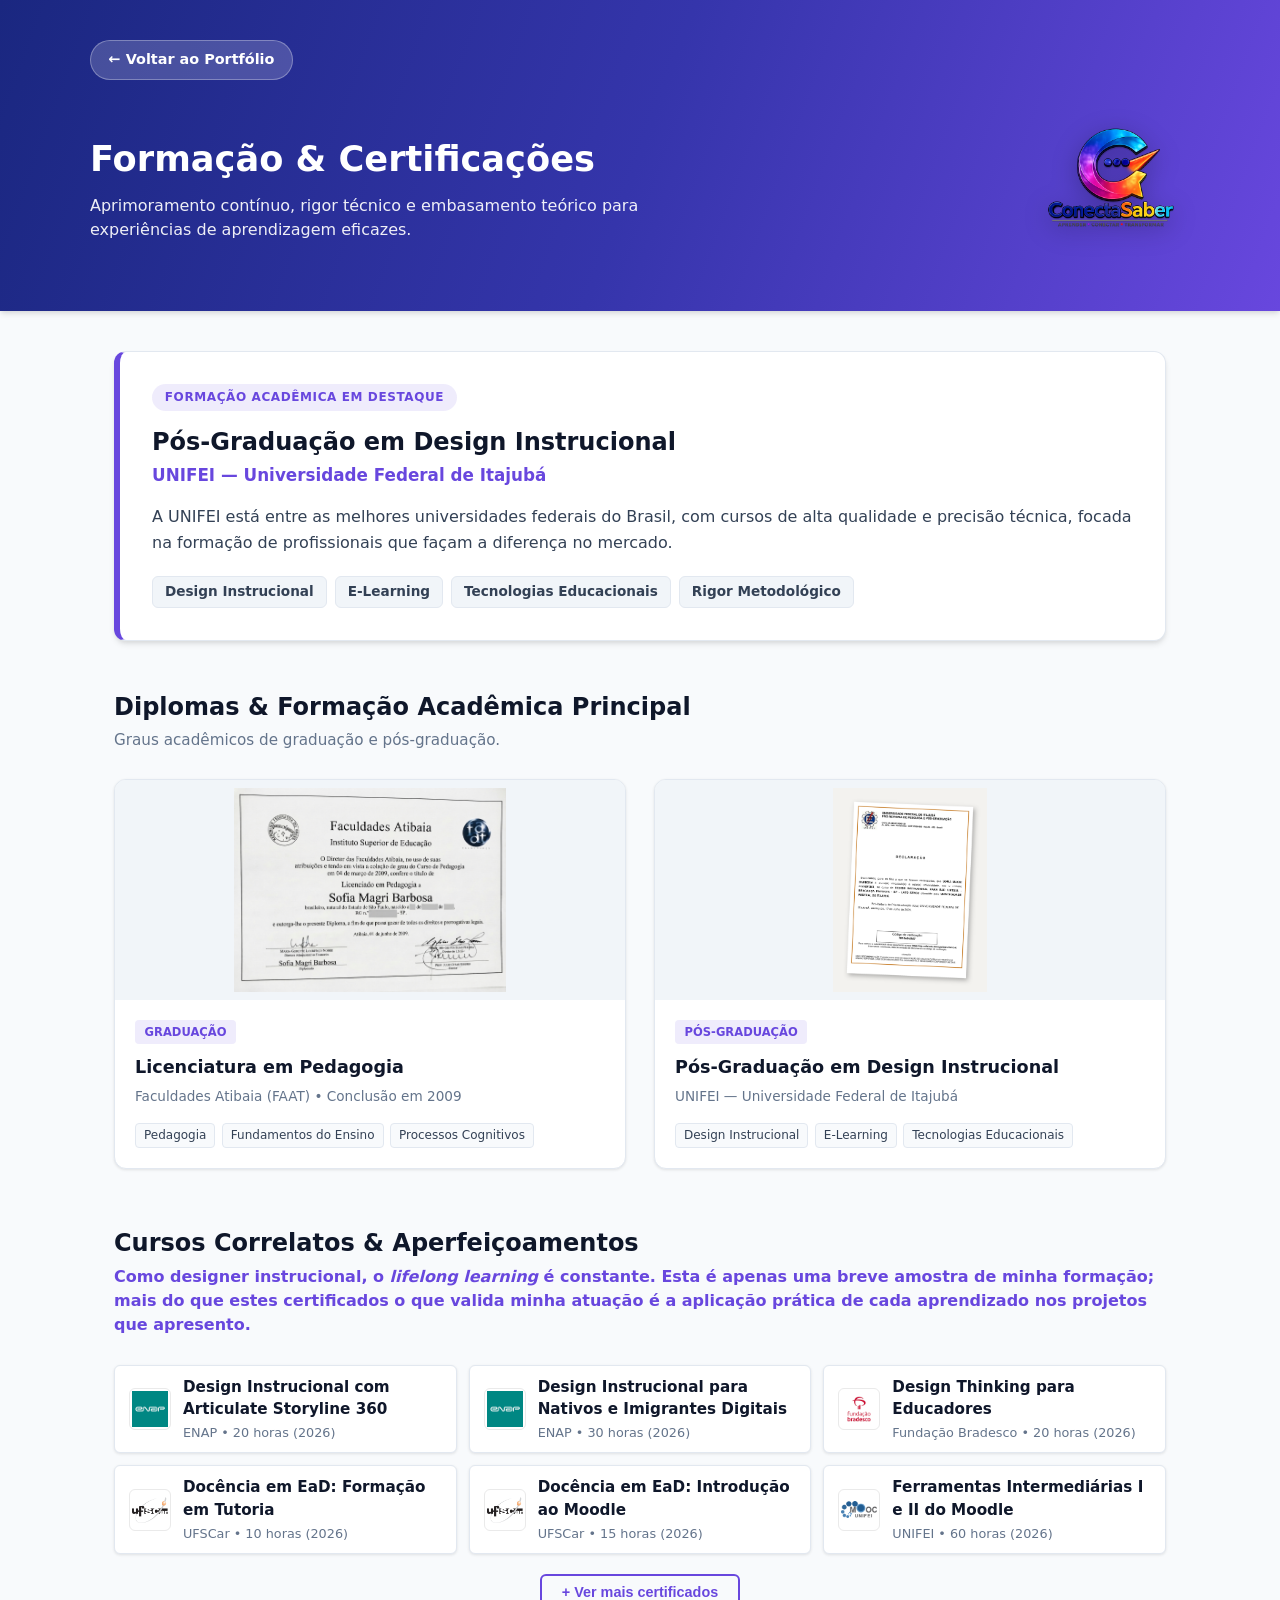
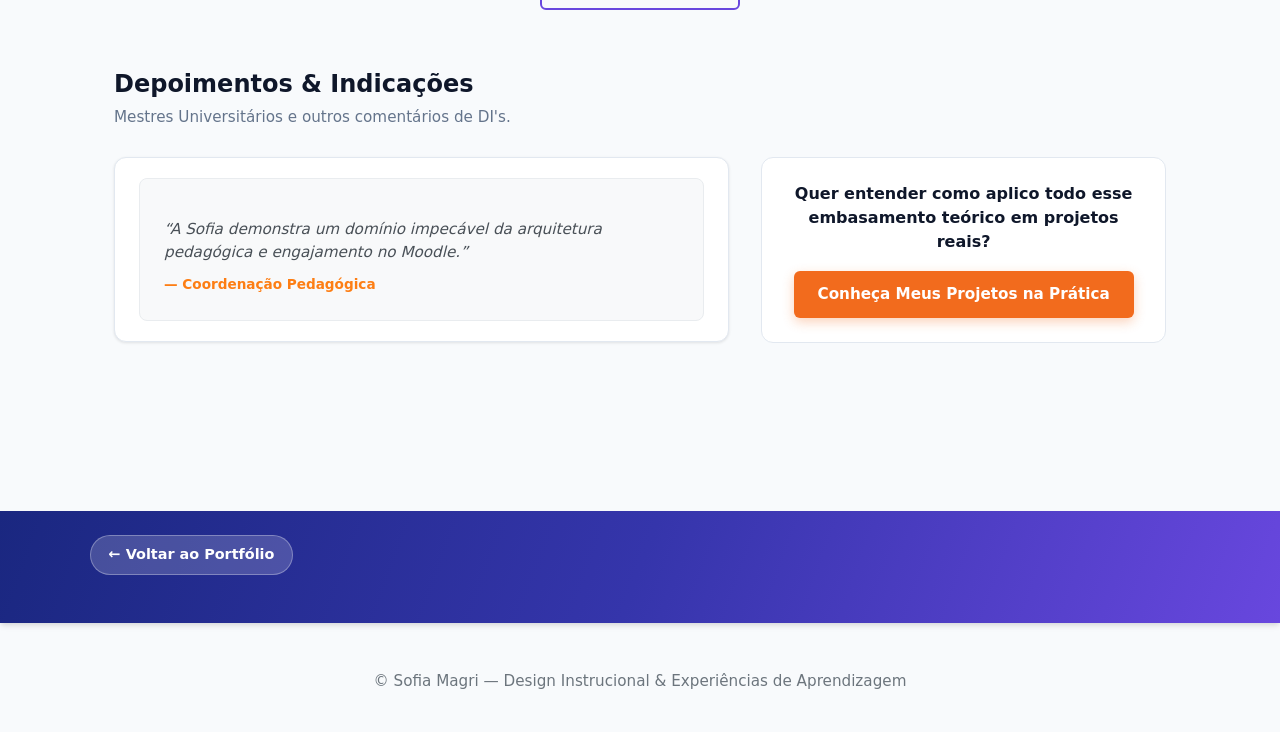
==== certificacao.html @ 4527cb28 "Add files via upload" ====
<!DOCTYPE html>
<html lang="pt-BR">
<head>
    <meta charset="UTF-8">
    <meta name="viewport" content="width=device-width, initial-scale=1.0">
    <title>Certificações & Formação | Sofia Magri</title>
    <link rel="stylesheet" href="certificacao.css">
    <link rel="icon" href="Imagens/html.ico.ico" type="image/x-icon">
    <style>
        /* Estilos específicos para a redução de rolagem e novos elementos */
        
        .secao-final-container {
            display: flex;
            align-items: flex-start;
            justify-content: space-between;
            gap: 2rem;
            margin-top: 1rem;
            width: 100%;
        }

        .secao-final-container .item-curso-complementar {
            flex: 0 0 calc(60% - 1rem);
            margin-bottom: 0;
            cursor: default;
        }

        .secao-final-container .cta-centralizado {
            flex: 0 0 calc(40% - 1rem);
            padding: 1.5rem;
            margin-top: 0;
            box-shadow: none;
        }

        /* Estilos para o Mini Carrossel de Depoimentos */
        .mini-carrossel-depoimentos {
            position: relative;
            background: #f8f9fa;
            border: 1px solid #e9ecef;
            border-radius: 8px;
            padding: 1.5rem;
            min-height: 140px;
            display: flex;
            flex-direction: column;
            justify-content: center;
        }

        .depoimento-slide {
            display: none;
            animation: fadeIn 0.5s ease-in-out;
        }

        .depoimento-slide.active {
            display: block;
        }

        .depoimento-slide p {
            font-size: 0.95rem;
            color: #495057;
            font-style: italic;
            margin-bottom: 0.5rem;
            line-height: 1.5;
        }

        .depoimento-slide span {
            font-size: 0.85rem;
            font-weight: bold;
            color: #fd7e14;
        }

        @keyframes fadeIn {
            from { opacity: 0; }
            to { opacity: 1; }
        }

        .footer-nav {
            background: linear-gradient(110deg, var(--cs-purple-hero-start) 0%, var(--cs-purple-hero-mid) 50%, var(--cs-purple-hero-end) 100%);
            padding: 1.5rem;
            box-shadow: var(--shadow-md);
            margin-top: 3rem;
        }

        .footer-nav-inner {
            max-width: 1100px;
            margin: 0 auto;
        }

        .rodape {
            text-align: center;
            padding: 2rem 1rem 1.5rem 1rem;
            color: #6c757d;
            font-size: 0.95rem;
            width: 100%;
        }

        /* AJUSTES PARA LISTA COMPACTA DE CORRELATOS COM LOGOS */
        .grid-certificados-compacto {
            display: grid;
            grid-template-columns: repeat(auto-fill, minmax(320px, 1fr));
            gap: 12px;
        }

        .card-certificado-compacto {
            display: flex;
            align-items: center;
            background: var(--bg-card);
            border: 1px solid var(--border-color);
            border-radius: var(--radius-sm);
            padding: 10px 14px;
            box-shadow: var(--shadow-sm);
            transition: var(--transition);
        }

        .card-certificado-compacto:hover {
            border-color: var(--cs-purple);
            box-shadow: var(--shadow-md);
        }

        /* Container ajustado para receber as imagens das logos proporcionalmente */
        .selo-instituicao {
            width: 42px;
            height: 42px;
            min-width: 42px;
            min-height: 42px;
            background-color: #ffffff;
            display: flex;
            align-items: center;
            justify-content: center;
            border-radius: 6px;
            margin-right: 12px;
            flex-shrink: 0;
            overflow: hidden;
            border: 1px solid #eaeaea;
        }

        .selo-instituicao img {
            width: 100%;
            height: 100%;
            object-fit: contain;
            padding: 2px;
        }

        .info-compacta h3 {
            font-size: 0.95rem;
            color: #0f172a;
            margin: 0 0 2px 0;
        }

        .info-compacta p {
            font-size: 0.8rem;
            color: var(--text-muted);
            margin: 0;
        }

        /* Classe utilitária para ocultar itens além do limite inicial */
        .card-certificado-compacto.oculto {
            display: none;
        }

        /* Botão Ver Mais */
        .btn-expandir {
            display: block;
            margin: 20px auto 0 auto;
            background-color: transparent;
            color: var(--cs-purple);
            border: 2px solid var(--cs-purple);
            padding: 8px 20px;
            font-weight: bold;
            border-radius: var(--radius-sm);
            cursor: pointer;
            transition: var(--transition);
            font-size: 0.9rem;
        }

        .btn-expandir:hover {
            background-color: var(--cs-purple);
            color: #ffffff;
        }

        @media (max-width: 850px) {
            .secao-final-container {
                flex-direction: column;
                align-items: center;
            }
            .secao-final-container .item-curso-complementar,
            .secao-final-container .cta-centralizado {
                flex: 0 0 100%;
            }
            .secao-final-container .item-curso-complementar {
                margin-bottom: 1.5rem;
            }
        }
    </style>
</head>
<body>

    <header class="header-projeto">
        <div class="header-inner">
            <div class="nav-topo">
                <a href="index.html">← Voltar ao Portfólio</a>
            </div>
            <div class="header-conteudo">
                <div class="texto-hero">
                    <h1>Formação & Certificações</h1>
                    <p>Aprimoramento contínuo, rigor técnico e embasamento teórico para experiências de aprendizagem eficazes.</p>
                </div>
                <div class="logo-hero">
                    <img src="Imagens/ChatGPT Image 27_07_2026, 09_59_44.png" alt="Logo ConectaSaber">
                </div>
            </div>
        </div>
    </header>

    <main class="container-principal">

        <section class="card-academico-destaque">
            <div class="badge-destaque">FORMAÇÃO ACADÊMICA EM DESTAQUE</div>
            <h2>Pós-Graduação em Design Instrucional</h2>
            <p class="instituicao">UNIFEI — Universidade Federal de Itajubá</p>
            <p class="descricao-pos">
                A UNIFEI está entre as melhores universidades federais do Brasil, com cursos de alta qualidade e precisão técnica, focada na formação de profissionais que façam a diferença no mercado.
            </p>
            <div class="tags-academico">
                <span>Design Instrucional</span>
                <span>E-Learning</span>
                <span>Tecnologias Educacionais</span>
                <span>Rigor Metodológico</span>
            </div>
        </section>

        <section class="secao-bloco">
            <div class="titulo-secao">
                <h2>Diplomas & Formação Acadêmica Principal</h2>
                <p>Graus acadêmicos de graduação e pós-graduação.</p>
            </div>

            <div class="grid-certificados grid-duplo">
                <div class="card-certificado">
                    <div class="capa-certificado" onclick="abrirModal('Imagens/Certificado_semdados.jfif', 'Licenciatura em Pedagogia')">
                        <img src="Imagens/Certificado_semdados.jfif" alt="Licenciatura em Pedagogia" class="retrato">
                        <div class="overlay-zoom">🔍 Clique para ampliar</div>
                    </div>
                    <div class="conteudo-certificado">
                        <span class="badge-categoria">Graduação</span>
                        <h3>Licenciatura em Pedagogia</h3>
                        <p class="info-emissor">Faculdades Atibaia (FAAT) • Conclusão em 2009</p>
                        <div class="tags-skills">
                            <span>Pedagogia</span>
                            <span>Fundamentos do Ensino</span>
                            <span>Processos Cognitivos</span>
                        </div>
                    </div>
                </div>

                <div class="card-certificado">
                    <div class="capa-certificado" onclick="abrirModal('Imagens/declaracao_unifei_destaque.png', 'Pós-Graduação em Design Instrucional - UNIFEI')">
                        <img src="Imagens/declaracao_unifei_destaque.png" alt="Pós-Graduação em Design Instrucional - UNIFEI" class="retrato">
                        <div class="overlay-zoom">🔍 Clique para ampliar</div>
                    </div>
                    <div class="conteudo-certificado">
                        <span class="badge-categoria">Pós-Graduação</span>
                        <h3>Pós-Graduação em Design Instrucional</h3>
                        <p class="info-emissor">UNIFEI — Universidade Federal de Itajubá</p>
                        <div class="tags-skills">
                            <span>Design Instrucional</span>
                            <span>E-Learning</span>
                            <span>Tecnologias Educacionais</span>
                        </div>
                    </div>
                </div>
            </div>
        </section>

        <section class="secao-bloco">
            <div class="titulo-secao">
                <h2>Cursos Correlatos & Aperfeiçoamentos</h2>
                <p class="subtitulo-destaque">Como designer instrucional, o <i>lifelong learning</i> é constante. Esta é apenas uma breve amostra de minha formação; mais do que estes certificados o que valida minha atuação é a aplicação prática de cada aprendizado nos projetos que apresento.</p>
            </div>

            <div class="grid-certificados-compacto" id="listaCorrelatos">
                
                <div class="card-certificado-compacto">
                    <div class="selo-instituicao">
                        <img src="Imagens/enap_logo.jpg" alt="ENAP">
                    </div>
                    <div class="info-compacta">
                        <h3>Design Instrucional com Articulate Storyline 360</h3>
                        <p>ENAP • 20 horas (2026)</p>
                    </div>
                </div>

                <div class="card-certificado-compacto">
                    <div class="selo-instituicao">
                        <img src="Imagens/enap_logo.jpg" alt="ENAP">
                    </div>
                    <div class="info-compacta">
                        <h3>Design Instrucional para Nativos e Imigrantes Digitais</h3>
                        <p>ENAP • 30 horas (2026)</p>
                    </div>
                </div>

                <div class="card-certificado-compacto">
                    <div class="selo-instituicao">
                        <img src="Imagens/logo_bradesco.jpg" alt="Fundação Bradesco">
                    </div>
                    <div class="info-compacta">
                        <h3>Design Thinking para Educadores</h3>
                        <p>Fundação Bradesco • 20 horas (2026)</p>
                    </div>
                </div>

                <div class="card-certificado-compacto">
                    <div class="selo-instituicao">
                        <img src="Imagens/logo_Ufscar.jpg" alt="UFSCar">
                    </div>
                    <div class="info-compacta">
                        <h3>Docência em EaD: Formação em Tutoria</h3>
                        <p>UFSCar • 10 horas (2026)</p>
                    </div>
                </div>

                <div class="card-certificado-compacto">
                    <div class="selo-instituicao">
                        <img src="Imagens/logo_Ufscar.jpg" alt="UFSCar">
                    </div>
                    <div class="info-compacta">
                        <h3>Docência em EaD: Introdução ao Moodle</h3>
                        <p>UFSCar • 15 horas (2026)</p>
                    </div>
                </div>

                <div class="card-certificado-compacto">
                    <div class="selo-instituicao">
                        <img src="Imagens/logo_mooc.png" alt="UNIFEI">
                    </div>
                    <div class="info-compacta">
                        <h3>Ferramentas Intermediárias I e II do Moodle </h3>
                        <p>UNIFEI • 60 horas (2026)</p>
                    </div>
                </div>

                <div class="card-certificado-compacto oculto">
                    <div class="selo-instituicao">
                        <img src="Imagens/logo_bradesco.jpg" alt="Fundação Bradesco">
                    </div>
                    <div class="info-compacta">
                        <h3>Fluência em Inteligência Artificial</h3>
                        <p>Fundação Bradesco • 4 horas (2026)</p>
                    </div>
                </div>

                <div class="card-certificado-compacto oculto">
                    <div class="selo-instituicao">
                        <img src="Imagens/IFES.png" alt="IFES">
                    </div>
                    <div class="info-compacta">
                        <h3>Gamificação no Moodle</h3>
                        <p>IFES • 50 horas</p>
                    </div>
                </div>

                <div class="card-certificado-compacto oculto">
                    <div class="selo-instituicao">
                        <img src="Imagens/faetec_logo.jfif" alt="FAETEC">
                    </div>
                    <div class="info-compacta">
                        <h3>Inteligência Artificial Aplicada</h3>
                        <p>FAETEC • 180 horas</p>
                    </div>
                </div>

                <div class="card-certificado-compacto oculto">
                    <div class="selo-instituicao">
                        <img src="Imagens/faveni.jfif" alt="FAVENI">
                    </div>
                    <div class="info-compacta">
                        <h3>TDCIs no Ensino Superior</h3>
                        <p>FAVENI • 80 horas</p>
                    </div>
                </div>

                <div class="card-certificado-compacto oculto">
                    <div class="selo-instituicao">
                        <img src="Imagens/IFES.png" alt="IFES">
                    </div>
                    <div class="info-compacta">
                        <h3>Uso Educacional do Canva</h3>
                        <p>IFES • 6 horas</p>
                    </div>
                </div>

            </div>

            <button id="btnVerMais" class="btn-expandir">+ Ver mais certificados</button>
        </section>

        <section class="secao-outros-cursos secao-bloco">
            <div class="titulo-secao">
                <h2>Depoimentos & Indicações</h2>
                <p>Mestres Universitários e outros comentários de DI's.</p>
            </div>

            <div class="secao-final-container">
                <div class="item-curso-complementar">
                    <div class="mini-carrossel-depoimentos" id="miniCarrosselDepoimentos">
                        <div class="depoimento-slide active">
                            <p>“A Sofia demonstra um domínio impecável da arquitetura pedagógica e engajamento no Moodle.”</p>
                            <span>— Coordenação Pedagógica</span>
                        </div>
                        <div class="depoimento-slide">
                            <p>“O curso superou nossas expectativas de retenção e usabilidade para o público jovem.”</p>
                            <span>— Gestão de Projetos Educacionais</span>
                        </div>
                        <div class="depoimento-slide">
                            <p>“Rigidez técnica unida a uma didática super humanizada e fluida.”</p>
                            <span>— Tutor de E-Learning</span>
                        </div>
                    </div>
                </div>

                <section class="cta-centralizado">
                    <p>Quer entender como aplico todo esse embasamento teórico em projetos reais?</p>
                    <a href="projetos.html" class="btn-download">Conheça Meus Projetos na Prática</a>
                </section>
            </div>
        </section>

    </main>

    <div class="footer-nav">
        <div class="footer-nav-inner">
            <div class="nav-topo">
                <a href="index.html">← Voltar ao Portfólio</a>
            </div>
        </div>
    </div>

    <footer class="rodape">
        <p>© Sofia Magri — Design Instrucional & Experiências de Aprendizagem</p>
    </footer>

    <div id="modalZoom" class="modal">
        <span class="close-modal" onclick="fecharModal()">&times;</span>
        <img class="modal-content" id="imgModal" alt="Certificado Ampliado">
        <div id="caption"></div>
    </div>

    <script>
        function abrirModal(src, alt) {
            const modal = document.getElementById('modalZoom');
            const imgModal = document.getElementById('imgModal');
            const caption = document.getElementById('caption');
            
            modal.style.display = "flex";
            imgModal.src = src;
            caption.innerText = alt;
        }

        function fecharModal() {
            document.getElementById('modalZoom').style.display = "none";
        }

        window.onclick = function(event) {
            const modal = document.getElementById('modalZoom');
            if (event.target === modal) {
                modal.style.display = "none";
            }
        }

        // Lógica para Expandir os Certificados Correlatos
        document.getElementById('btnVerMais').addEventListener('click', function() {
            const cardsOcultos = document.querySelectorAll('.card-certificado-compacto.oculto');
            
            cardsOcultos.forEach(card => {
                card.classList.remove('oculto');
            });

            this.style.display = 'none';
        });

        // Lógica do Mini Carrossel de Depoimentos
        let currentDepoimento = 0;
        const slides = document.querySelectorAll('.depoimento-slide');

        function proximoDepoimento() {
            slides[currentDepoimento].classList.remove('active');
            currentDepoimento = (currentDepoimento + 1) % slides.length;
            slides[currentDepoimento].classList.add('active');
        }

        setInterval(proximoDepoimento, 4500);
    </script>
</body>
</html>
---- certificacao.css ----
/* ==========================================================================
   1. DEFINIÇÃO DAS VARIÁVEIS DA MARCA & BASE
   ========================================================================== */
:root {
    --cs-purple: #6847de;
    --cs-purple-hero-start: #1a2780;
    --cs-purple-hero-mid: #3535ab;
    --cs-purple-hero-end: #6847de;
    --cs-orange: #f26b1d;
    --bg-card: #ffffff;
    --border-color: #e2e8f0;
    --text-main: #334155;
    --text-muted: #64748b;
    --font-heading: 'Segoe UI', system-ui, -apple-system, sans-serif;
    --shadow-sm: 0 1px 3px rgba(0, 0, 0, 0.1);
    --shadow-md: 0 4px 6px -1px rgba(0, 0, 0, 0.1), 0 2px 4px -1px rgba(0, 0, 0, 0.06);
    --shadow-hover: 0 10px 15px -3px rgba(0, 0, 0, 0.1);
    --radius-sm: 6px;
    --radius-md: 12px;
    --radius-pill: 9999px;
    --transition: all 0.25s ease;
}

* {
    box-sizing: border-box;
}

body {
    margin: 0;
    padding: 0;
    font-family: var(--font-heading);
    background-color: #f8fafc;
    color: var(--text-main);
    line-height: 1.5;
}

/* ==========================================================================
   2. HEADER / HERO DA PÁGINA
   ========================================================================== */
.header-projeto {
    background: linear-gradient(110deg, var(--cs-purple-hero-start) 0%, var(--cs-purple-hero-mid) 50%, var(--cs-purple-hero-end) 100%);
    color: #ffffff;
    padding: 2.5rem 1.5rem;
    box-shadow: var(--shadow-md);
    margin-bottom: 2.5rem;
}

.header-inner {
    max-width: 1100px;
    margin: 0 auto;
}

.nav-topo a {
    display: inline-flex;
    align-items: center;
    color: #ffffff;
    background-color: rgba(255, 255, 255, 0.18);
    padding: 0.5rem 1.1rem;
    border-radius: var(--radius-pill);
    text-decoration: none;
    font-weight: 600;
    font-size: 0.9rem;
    transition: var(--transition);
    margin-bottom: 1.5rem;
    border: 1px solid rgba(255, 255, 255, 0.3);
}

.nav-topo a:hover {
    background-color: var(--cs-orange);
    border-color: var(--cs-orange);
    transform: translateX(-4px);
}

.header-conteudo {
    display: flex;
    align-items: center;
    justify-content: space-between;
    gap: 2rem;
}

.texto-hero h1 {
    font-size: 2.2rem;
    font-weight: 700;
    margin: 0;
}

.texto-hero p {
    margin-top: 0.5rem;
    margin-bottom: 0;
    opacity: 0.92;
    max-width: 650px;
}

.logo-hero img {
    max-height: 160px;
    width: auto;
    object-fit: contain;
    filter: drop-shadow(0 6px 12px rgba(0, 0, 0, 0.25));
    transition: transform 0.3s ease;
}

.logo-hero img:hover {
    transform: scale(1.03);
}

/* ==========================================================================
   3. CONTAINER PRINCIPAL E ESTRUTURA DAS SEÇÕES
   ========================================================================== */
.container-principal {
    max-width: 1100px;
    margin: 0 auto;
    padding: 0 1.5rem 4rem;
}

.secao-bloco {
    margin-bottom: 3.5rem;
}

.titulo-secao {
    margin-bottom: 1.75rem;
}

.titulo-secao h2 {
    font-size: 1.5rem;
    color: #0f172a;
    margin-bottom: 0.25rem;
}

.titulo-secao p {
    color: var(--text-muted);
    font-size: 0.95rem;
    margin: 0;
}

.subtitulo-destaque {
    color: var(--cs-purple) !important;
    font-weight: 600;
    font-size: 1rem !important;
}

/* ==========================================================================
   4. CARD DE DESTAQUE (UNIFEI DESTAQUE)
   ========================================================================== */
.card-academico-destaque {
    background: var(--bg-card);
    border: 1px solid var(--border-color);
    border-left: 6px solid var(--cs-purple);
    border-radius: var(--radius-md);
    padding: 2rem;
    margin-bottom: 3rem;
    box-shadow: var(--shadow-md);
}

.badge-destaque {
    display: inline-block;
    font-size: 0.75rem;
    font-weight: 700;
    color: var(--cs-purple);
    background: rgba(104, 71, 222, 0.1);
    padding: 0.3rem 0.8rem;
    border-radius: var(--radius-pill);
    margin-bottom: 0.8rem;
    letter-spacing: 0.05em;
}

.card-academico-destaque h2 {
    margin: 0 0 0.2rem 0;
    color: #0f172a;
    font-size: 1.5rem;
}

.card-academico-destaque .instituicao {
    font-weight: 600;
    color: var(--cs-purple);
    margin-top: 0;
    margin-bottom: 1rem;
    font-size: 1.05rem;
}

.card-academico-destaque .descricao-pos {
    line-height: 1.6;
    color: var(--text-main);
    margin-bottom: 1.25rem;
}

.tags-academico {
    display: flex;
    flex-wrap: wrap;
    gap: 0.5rem;
}

.tags-academico span {
    background: #f1f5f9;
    color: var(--text-main);
    padding: 0.3rem 0.75rem;
    border-radius: var(--radius-sm);
    font-size: 0.85rem;
    font-weight: 600;
    border: 1px solid var(--border-color);
}

/* ==========================================================================
   5. GRIDS DE CERTIFICADOS & ESTILOS GERAIS DE CARD
   ========================================================================== */
.grid-certificados {
    display: grid;
    grid-template-columns: repeat(auto-fill, minmax(320px, 1fr));
    gap: 1.75rem;
}

.grid-duplo {
    grid-template-columns: repeat(2, 1fr);
}

.card-certificado {
    background: var(--bg-card);
    border: 1px solid var(--border-color);
    border-radius: var(--radius-md);
    overflow: hidden;
    box-shadow: var(--shadow-sm);
    transition: var(--transition);
    display: flex;
    flex-direction: column;
}

.card-certificado:hover {
    box-shadow: var(--shadow-hover);
    border-color: var(--cs-purple);
    transform: translateY(-4px);
}

.capa-certificado {
    position: relative;
    height: 220px;
    overflow: hidden;
    cursor: pointer;
    background: #f1f5f9;
    display: flex;
    align-items: center;
    justify-content: center;
}

.capa-certificado img {
    width: 100%;
    height: 100%;
    object-fit: cover;
    transition: var(--transition);
}

.capa-certificado img.retrato {
    object-fit: contain !important;
    padding: 8px;
}

.capa-certificado:hover img {
    transform: scale(1.05);
}

.overlay-zoom {
    position: absolute;
    top: 0;
    left: 0;
    width: 100%;
    height: 100%;
    background: rgba(15, 23, 42, 0.6);
    color: #ffffff;
    display: flex;
    align-items: center;
    justify-content: center;
    font-weight: 600;
    font-size: 0.9rem;
    opacity: 0;
    transition: var(--transition);
    z-index: 2;
}

.capa-certificado:hover .overlay-zoom {
    opacity: 1;
}

.conteudo-certificado {
    padding: 1.25rem;
    display: flex;
    flex-direction: column;
    flex-grow: 1;
}

.badge-categoria {
    display: inline-block;
    align-self: flex-start;
    font-size: 0.72rem;
    font-weight: 700;
    color: var(--cs-purple);
    background: rgba(104, 71, 222, 0.1);
    padding: 0.2rem 0.6rem;
    border-radius: 4px;
    text-transform: uppercase;
    margin-bottom: 0.6rem;
}

.conteudo-certificado h3 {
    font-size: 1.1rem;
    margin: 0 0 0.4rem 0;
    color: #0f172a;
}

.info-emissor {
    font-size: 0.85rem;
    color: var(--text-muted);
    margin-top: 0;
    margin-bottom: 1rem;
}

.tags-skills {
    display: flex;
    flex-wrap: wrap;
    gap: 0.4rem;
    margin-top: auto;
}

.tags-skills span {
    font-size: 0.75rem;
    background: #f8fafc;
    border: 1px solid var(--border-color);
    padding: 0.15rem 0.5rem;
    border-radius: 4px;
    color: var(--text-main);
}

/* ==========================================================================
   6. LISTA DE CURSOS COMPLEMENTARES & CORRELATOS (COM LOGOS)
   ========================================================================== */
.grid-certificados-compacto {
    display: grid;
    grid-template-columns: repeat(auto-fill, minmax(320px, 1fr));
    gap: 12px;
}

.card-certificado-compacto {
    display: flex;
    align-items: center;
    background: var(--bg-card);
    border: 1px solid var(--border-color);
    border-radius: var(--radius-sm);
    padding: 10px 14px;
    box-shadow: var(--shadow-sm);
    transition: var(--transition);
}

.card-certificado-compacto:hover {
    border-color: var(--cs-purple);
    box-shadow: var(--shadow-md);
}

/* Container ajustado para exibir as imagens das logos de forma limpa e proporcional */
.selo-instituicao {
    width: 42px;
    height: 42px;
    min-width: 42px;
    min-height: 42px;
    background-color: #ffffff;
    display: flex;
    align-items: center;
    justify-content: center;
    border-radius: 6px;
    margin-right: 12px;
    flex-shrink: 0;
    overflow: hidden;
    border: 1px solid #eaeaea;
}

.selo-instituicao img {
    width: 100%;
    height: 100%;
    object-fit: contain;
    padding: 2px;
}

.info-compacta h3 {
    font-size: 0.95rem;
    color: #0f172a;
    margin: 0 0 2px 0;
}

.info-compacta p {
    font-size: 0.8rem;
    color: var(--text-muted);
    margin: 0;
}

.card-certificado-compacto.oculto {
    display: none;
}

.btn-expandir {
    display: block;
    margin: 20px auto 0 auto;
    background-color: transparent;
    color: var(--cs-purple);
    border: 2px solid var(--cs-purple);
    padding: 8px 20px;
    font-weight: bold;
    border-radius: var(--radius-sm);
    cursor: pointer;
    transition: var(--transition);
    font-size: 0.9rem;
}

.btn-expandir:hover {
    background-color: var(--cs-purple);
    color: #ffffff;
}

/* ==========================================================================
   7. LISTA DE CURSOS COMPLEMENTARES & CONTAINER FINAL (LADO A LADO)
   ========================================================================== */
.secao-final-container {
    display: flex;
    align-items: flex-start;
    justify-content: space-between;
    gap: 2rem;
    margin-top: 1rem;
    width: 100%;
}

.secao-final-container .item-curso-complementar {
    flex: 0 0 calc(60% - 1rem);
    margin-bottom: 0;
    cursor: default;
}

.secao-final-container .cta-centralizado {
    flex: 0 0 calc(40% - 1rem);
    padding: 1.5rem;
    margin-top: 0;
    box-shadow: var(--shadow-sm);
}

.item-curso-complementar {
    background: var(--bg-card);
    border: 1px solid var(--border-color);
    border-radius: var(--radius-md);
    padding: 1.25rem 1.5rem;
    display: flex;
    align-items: center;
    gap: 1.25rem;
    box-shadow: var(--shadow-sm);
    transition: var(--transition);
}

.item-curso-complementar:hover {
    border-color: var(--cs-purple);
    box-shadow: var(--shadow-md);
}

/* ==========================================================================
   8. CALL TO ACTION (CTA FINAL)
   ========================================================================== */
.cta-centralizado {
    background: var(--bg-card);
    border: 1px solid var(--border-color);
    padding: 2rem;
    border-radius: var(--radius-md);
    text-align: center;
    box-shadow: var(--shadow-md);
    transition: var(--transition);
}

.cta-centralizado:hover {
    border-color: var(--cs-purple);
    box-shadow: var(--shadow-hover);
}

.cta-centralizado p {
    font-size: 1rem;
    font-weight: 600;
    color: #0f172a;
    margin-top: 0;
    margin-bottom: 1.1rem;
}

.btn-download {
    display: inline-block;
    background-color: var(--cs-orange);
    color: #ffffff !important;
    font-weight: 700;
    text-decoration: none;
    padding: 0.75rem 1.5rem;
    border-radius: var(--radius-sm);
    font-size: 0.95rem;
    transition: var(--transition);
    box-shadow: 0 4px 12px rgba(242, 107, 29, 0.3);
}

.btn-download:hover {
    background-color: #d9580d;
    transform: translateY(-2px);
    box-shadow: 0 6px 18px rgba(242, 107, 29, 0.45);
}

/* ==========================================================================
   9. MODAL DE ZOOM
   ========================================================================== */
.modal {
    display: none;
    position: fixed;
    z-index: 2000;
    left: 0;
    top: 0;
    width: 100%;
    height: 100%;
    background-color: rgba(15, 23, 42, 0.92);
    backdrop-filter: blur(6px);
    align-items: center;
    justify-content: center;
    flex-direction: column;
    padding: 2rem;
}

.modal-content {
    max-width: 90%;
    max-height: 80vh;
    border-radius: var(--radius-md);
    box-shadow: 0 10px 30px rgba(0, 0, 0, 0.5);
    object-fit: contain;
}

#caption {
    margin-top: 1rem;
    color: #ffffff;
    font-size: 0.95rem;
    text-align: center;
}

.close-modal {
    position: absolute;
    top: 1.25rem;
    right: 2rem;
    color: #ffffff;
    font-size: 3rem;
    font-weight: 300;
    cursor: pointer;
    line-height: 1;
    transition: var(--transition);
}

.close-modal:hover {
    color: var(--cs-orange);
    transform: scale(1.15);
}

/* ==========================================================================
   10. RESPONSIVIDADE
   ========================================================================== */
@media (max-width: 850px) {
    .grid-duplo {
        grid-template-columns: 1fr;
    }

    .secao-final-container {
        flex-direction: column;
        align-items: center;
    }

    .secao-final-container .item-curso-complementar,
    .secao-final-container .cta-centralizado {
        flex: 0 0 100%;
        width: 100%;
    }

    .secao-final-container .item-curso-complementar {
        margin-bottom: 1.5rem;
    }
}

@media (max-width: 768px) {
    .header-conteudo {
        flex-direction: column;
        align-items: flex-start;
    }

    .logo-hero img {
        max-height: 120px;
    }

    .grid-certificados {
        grid-template-columns: 1fr;
    }

    .texto-hero h1 {
        font-size: 1.7rem;
    }
}

@media (max-width: 600px) {
    .item-curso-complementar {
        flex-direction: column;
        align-items: flex-start;
        gap: 0.75rem;
    }
}
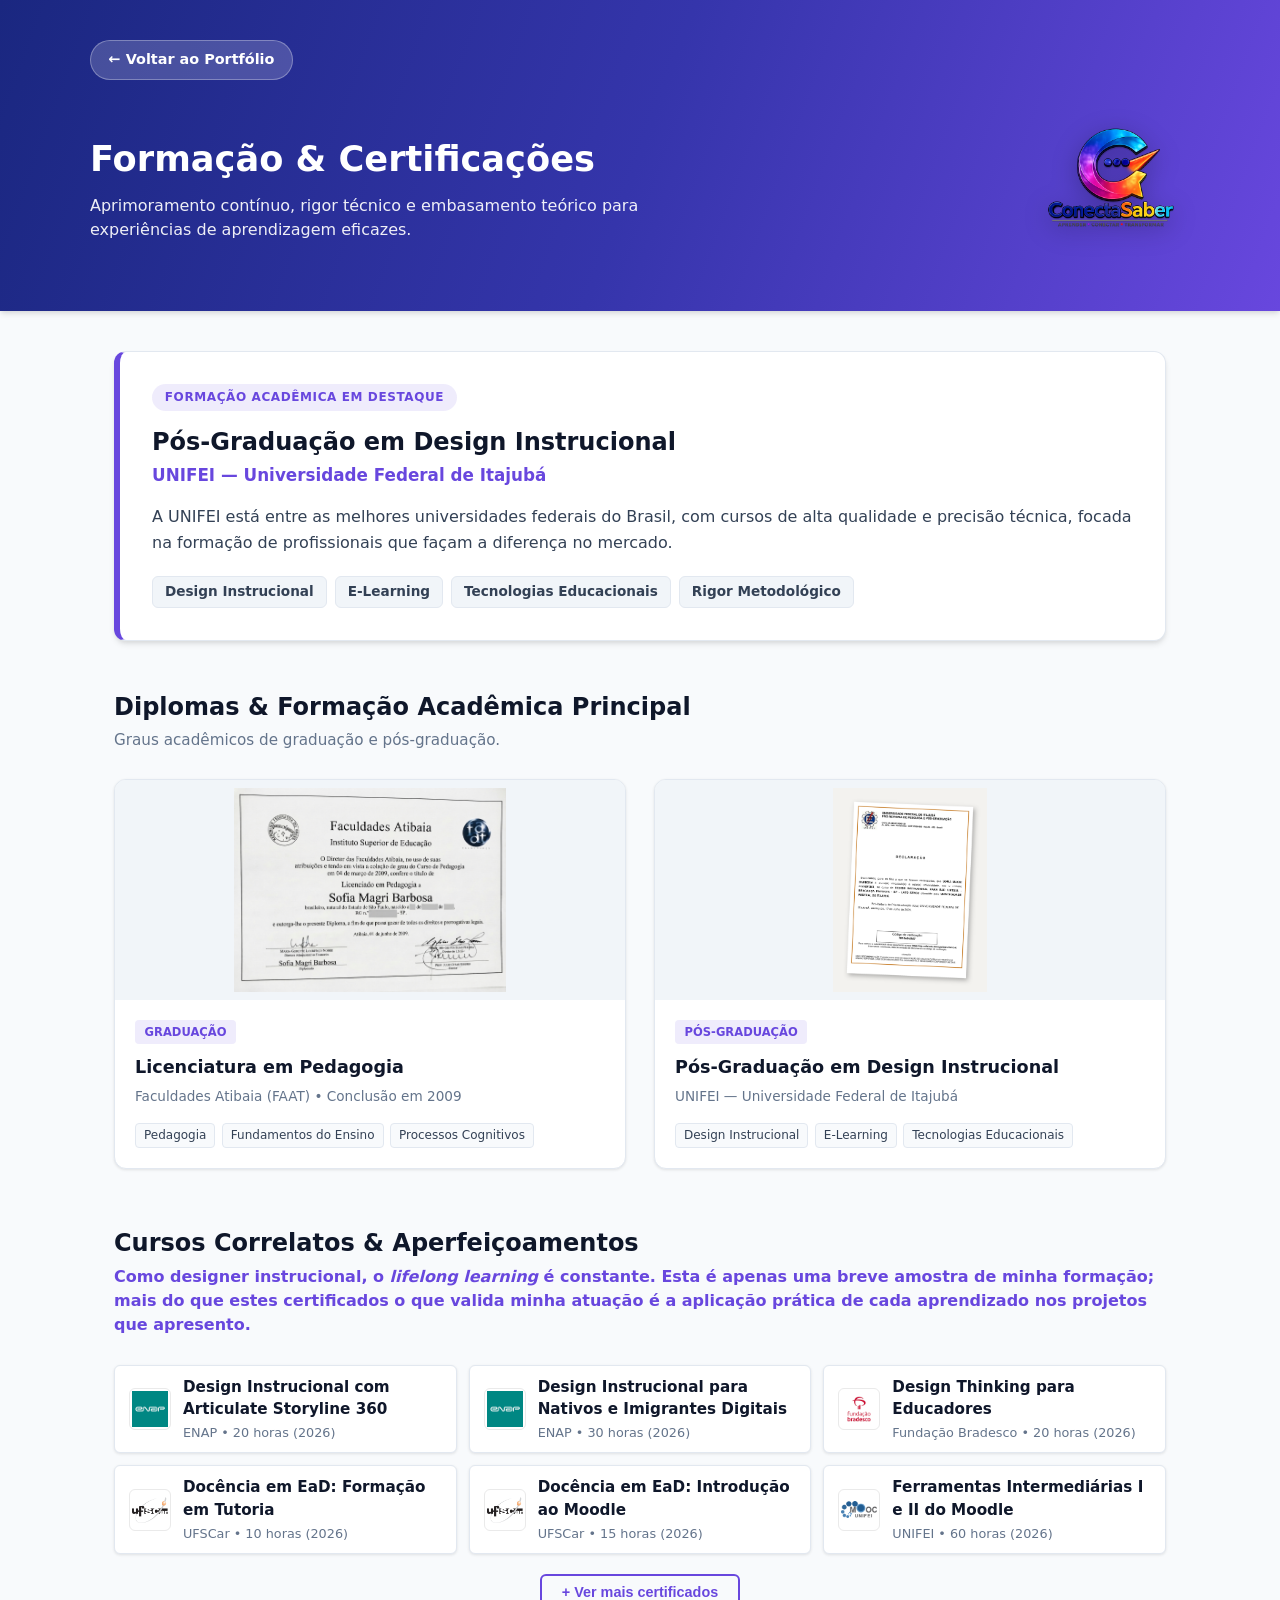
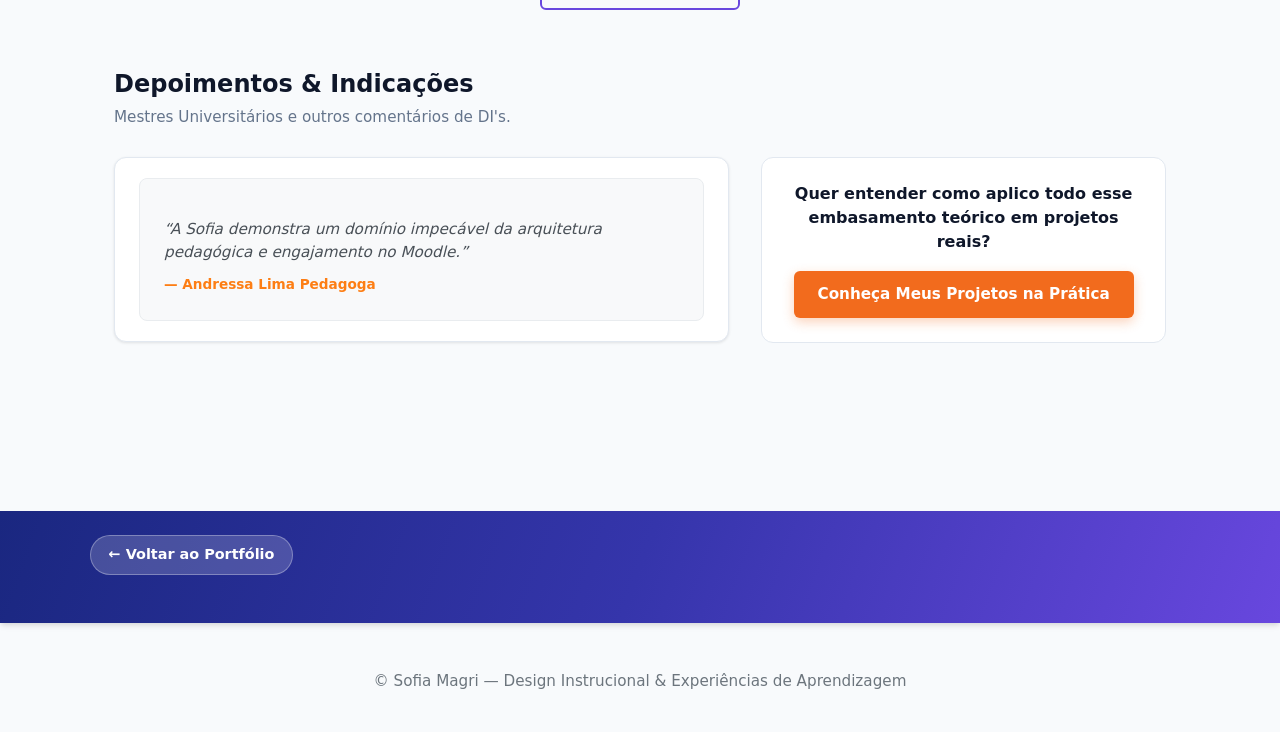
==== commit 9fe166f9: "Add files via upload" ====
--- a/certificacao.html
+++ b/certificacao.html
@@ -404,15 +404,15 @@
                     <div class="mini-carrossel-depoimentos" id="miniCarrosselDepoimentos">
                         <div class="depoimento-slide active">
                             <p>“A Sofia demonstra um domínio impecável da arquitetura pedagógica e engajamento no Moodle.”</p>
-                            <span>— Coordenação Pedagógica</span>
+                            <span>— Andressa Lima Pedagoga</span>
                         </div>
                         <div class="depoimento-slide">
                             <p>“O curso superou nossas expectativas de retenção e usabilidade para o público jovem.”</p>
-                            <span>— Gestão de Projetos Educacionais</span>
+                            <span>— Marcelo Silva - coordenador pedagógico</span>
                         </div>
                         <div class="depoimento-slide">
                             <p>“Rigidez técnica unida a uma didática super humanizada e fluida.”</p>
-                            <span>— Tutor de E-Learning</span>
+                            <span>— Elisa Soares Equipe técnica</span>
                         </div>
                     </div>
                 </div>
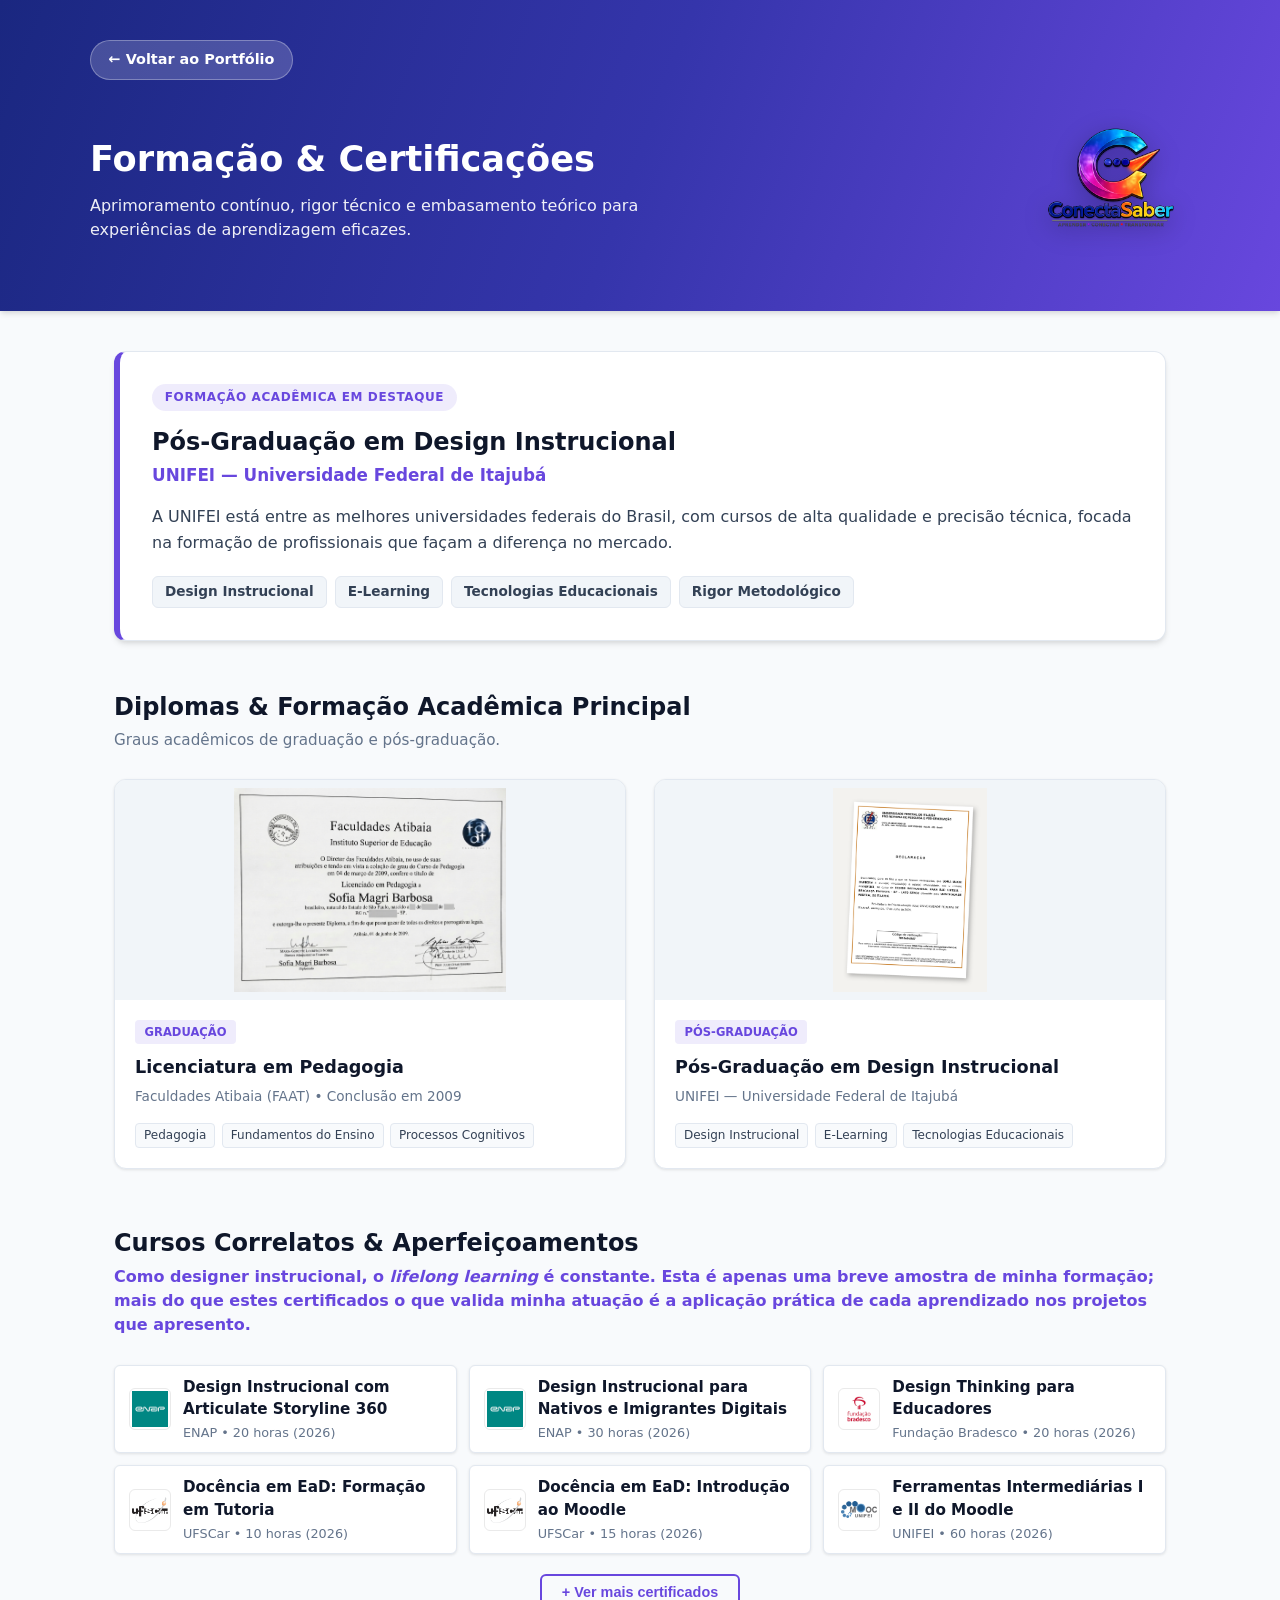
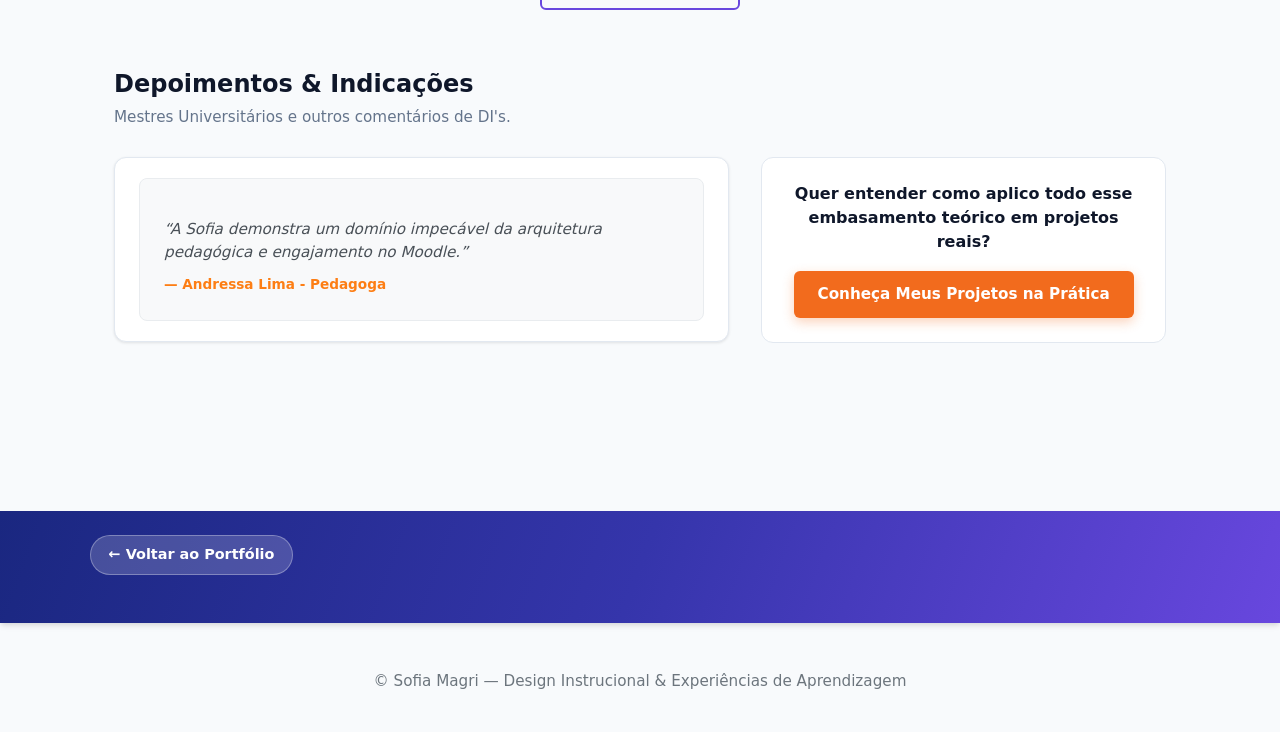
==== commit ea46b55b: "Add files via upload" ====
--- a/certificacao.html
+++ b/certificacao.html
@@ -404,7 +404,7 @@
                     <div class="mini-carrossel-depoimentos" id="miniCarrosselDepoimentos">
                         <div class="depoimento-slide active">
                             <p>“A Sofia demonstra um domínio impecável da arquitetura pedagógica e engajamento no Moodle.”</p>
-                            <span>— Andressa Lima Pedagoga</span>
+                            <span>— Andressa Lima - Pedagoga</span>
                         </div>
                         <div class="depoimento-slide">
                             <p>“O curso superou nossas expectativas de retenção e usabilidade para o público jovem.”</p>
@@ -412,7 +412,7 @@
                         </div>
                         <div class="depoimento-slide">
                             <p>“Rigidez técnica unida a uma didática super humanizada e fluida.”</p>
-                            <span>— Elisa Soares Equipe técnica</span>
+                            <span>— Elisa Soares - Equipe técnica</span>
                         </div>
                     </div>
                 </div>
